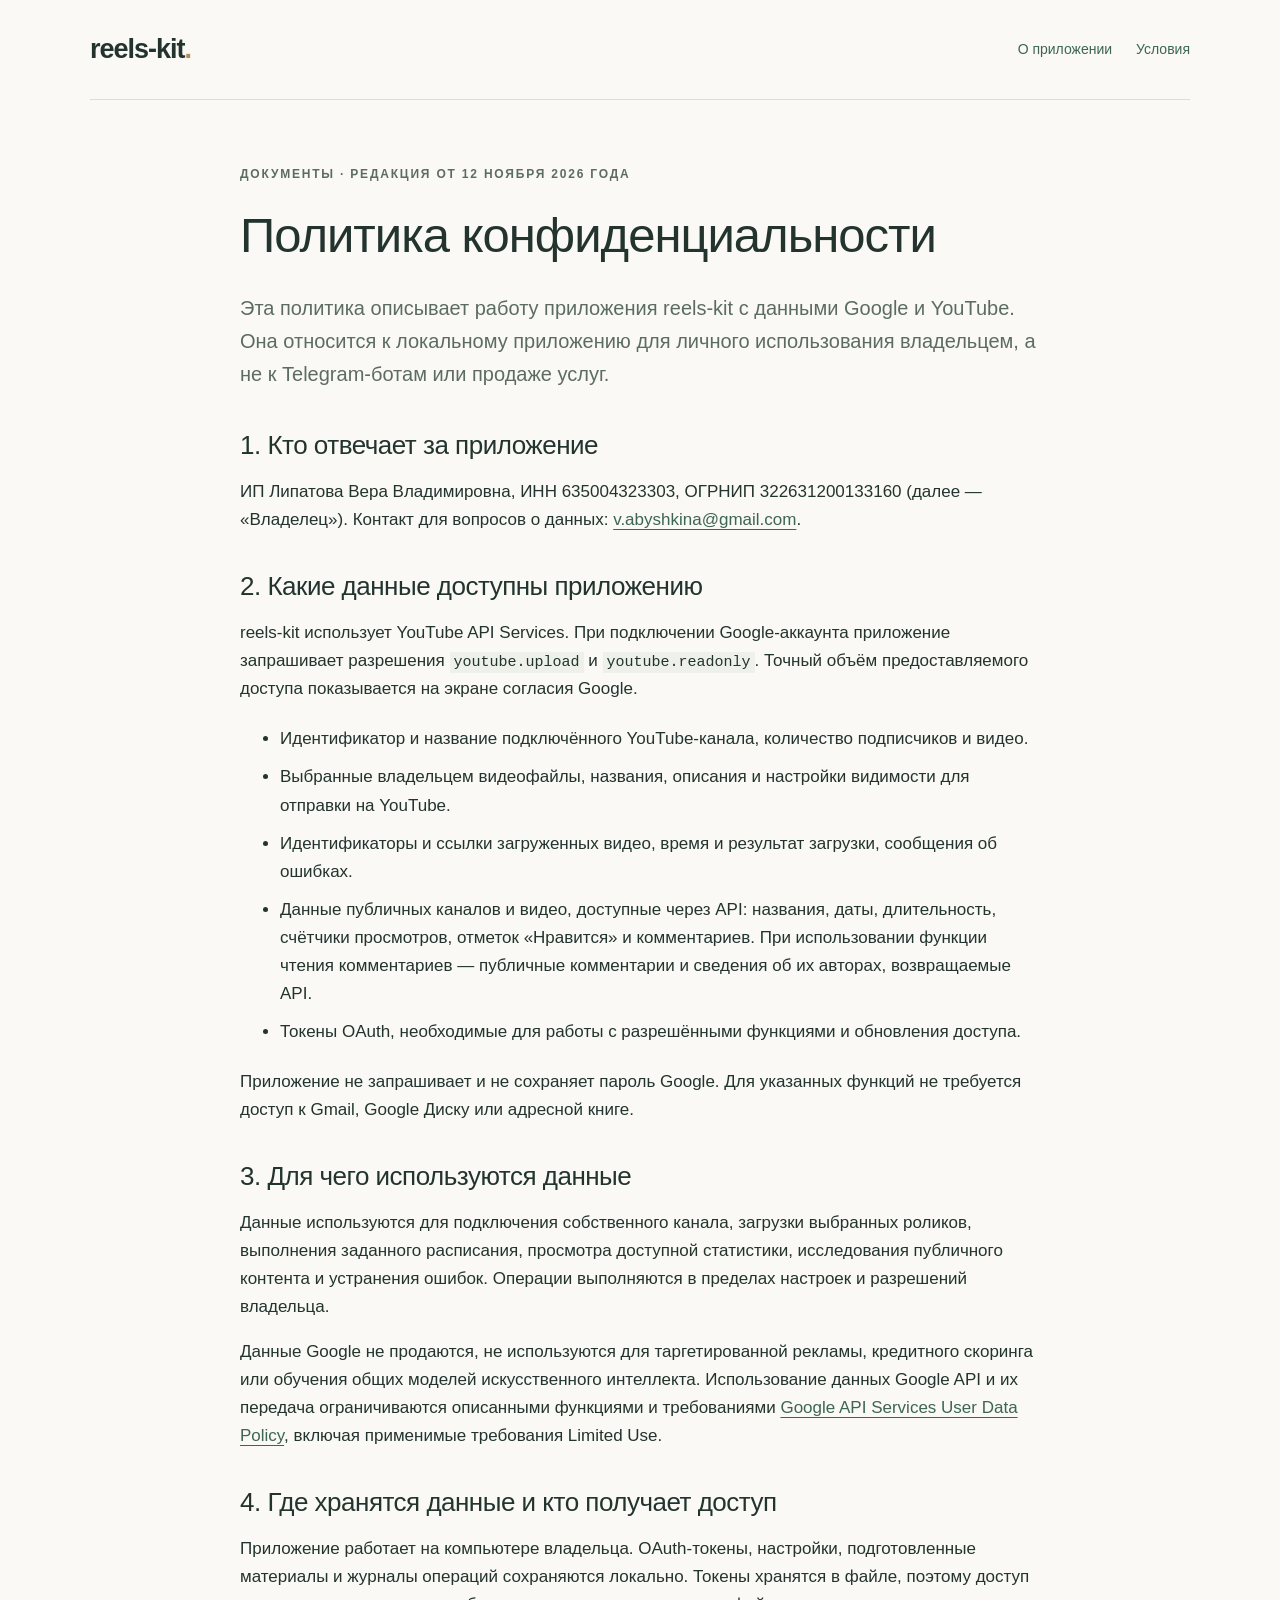
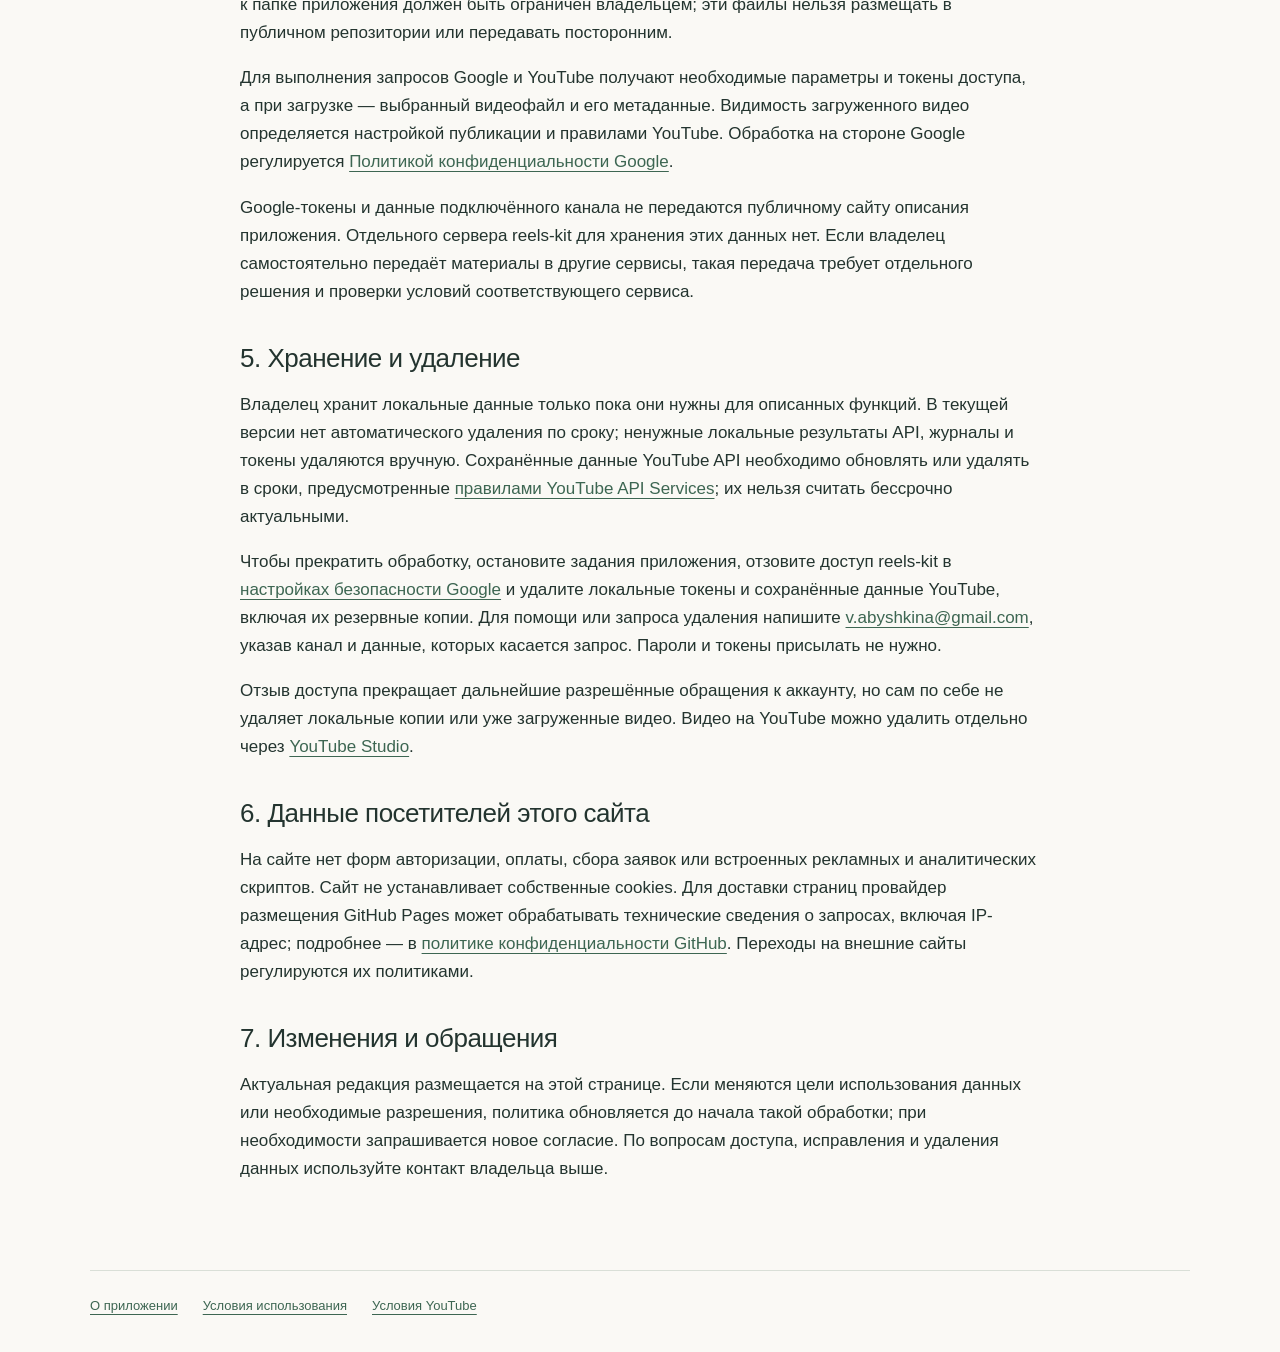
==== privacy.html @ de72455e "Add files via upload" ====
<!doctype html>
<html lang="ru">
<head><meta charset="utf-8"><meta name="viewport" content="width=device-width, initial-scale=1"><title>Политика конфиденциальности — reels-kit</title><link rel="stylesheet" href="styles.css"></head>
<body>
  <header class="header"><a class="brand" href="index.html">reels-kit<span class="dot">.</span></a><nav aria-label="Основная навигация"><a href="index.html">О приложении</a><a href="terms.html">Условия</a></nav></header>
  <main class="document">
    <p class="eyebrow">Документы · редакция от 12 ноября 2026 года</p>
    <h1>Политика конфиденциальности</h1>
    <p class="lead">Эта политика описывает работу приложения reels-kit с данными Google и YouTube. Она относится к локальному приложению для личного использования владельцем, а не к Telegram-ботам или продаже услуг.</p>
    <h2>1. Кто отвечает за приложение</h2>
    <p>ИП Липатова Вера Владимировна, ИНН 635004323303, ОГРНИП 322631200133160 (далее — «Владелец»). Контакт для вопросов о данных: <a href="mailto:v.abyshkina@gmail.com">v.abyshkina@gmail.com</a>.</p>
    <h2>2. Какие данные доступны приложению</h2>
    <p>reels-kit использует YouTube API Services. При подключении Google-аккаунта приложение запрашивает разрешения <code>youtube.upload</code> и <code>youtube.readonly</code>. Точный объём предоставляемого доступа показывается на экране согласия Google.</p>
    <ul><li>Идентификатор и название подключённого YouTube-канала, количество подписчиков и видео.</li><li>Выбранные владельцем видеофайлы, названия, описания и настройки видимости для отправки на YouTube.</li><li>Идентификаторы и ссылки загруженных видео, время и результат загрузки, сообщения об ошибках.</li><li>Данные публичных каналов и видео, доступные через API: названия, даты, длительность, счётчики просмотров, отметок «Нравится» и комментариев. При использовании функции чтения комментариев — публичные комментарии и сведения об их авторах, возвращаемые API.</li><li>Токены OAuth, необходимые для работы с разрешёнными функциями и обновления доступа.</li></ul>
    <p>Приложение не запрашивает и не сохраняет пароль Google. Для указанных функций не требуется доступ к Gmail, Google Диску или адресной книге.</p>
    <h2>3. Для чего используются данные</h2>
    <p>Данные используются для подключения собственного канала, загрузки выбранных роликов, выполнения заданного расписания, просмотра доступной статистики, исследования публичного контента и устранения ошибок. Операции выполняются в пределах настроек и разрешений владельца.</p>
    <p>Данные Google не продаются, не используются для таргетированной рекламы, кредитного скоринга или обучения общих моделей искусственного интеллекта. Использование данных Google API и их передача ограничиваются описанными функциями и требованиями <a href="https://developers.google.com/terms/api-services-user-data-policy">Google API Services User Data Policy</a>, включая применимые требования Limited Use.</p>
    <h2>4. Где хранятся данные и кто получает доступ</h2>
    <p>Приложение работает на компьютере владельца. OAuth-токены, настройки, подготовленные материалы и журналы операций сохраняются локально. Токены хранятся в файле, поэтому доступ к папке приложения должен быть ограничен владельцем; эти файлы нельзя размещать в публичном репозитории или передавать посторонним.</p>
    <p>Для выполнения запросов Google и YouTube получают необходимые параметры и токены доступа, а при загрузке — выбранный видеофайл и его метаданные. Видимость загруженного видео определяется настройкой публикации и правилами YouTube. Обработка на стороне Google регулируется <a href="https://policies.google.com/privacy">Политикой конфиденциальности Google</a>.</p>
    <p>Google-токены и данные подключённого канала не передаются публичному сайту описания приложения. Отдельного сервера reels-kit для хранения этих данных нет. Если владелец самостоятельно передаёт материалы в другие сервисы, такая передача требует отдельного решения и проверки условий соответствующего сервиса.</p>
    <h2>5. Хранение и удаление</h2>
    <p>Владелец хранит локальные данные только пока они нужны для описанных функций. В текущей версии нет автоматического удаления по сроку; ненужные локальные результаты API, журналы и токены удаляются вручную. Сохранённые данные YouTube API необходимо обновлять или удалять в сроки, предусмотренные <a href="https://developers.google.com/youtube/terms/developer-policies">правилами YouTube API Services</a>; их нельзя считать бессрочно актуальными.</p>
    <p>Чтобы прекратить обработку, остановите задания приложения, отзовите доступ reels-kit в <a href="https://security.google.com/settings/security/permissions">настройках безопасности Google</a> и удалите локальные токены и сохранённые данные YouTube, включая их резервные копии. Для помощи или запроса удаления напишите <a href="mailto:v.abyshkina@gmail.com?subject=reels-kit%3A%20удаление%20данных">v.abyshkina@gmail.com</a>, указав канал и данные, которых касается запрос. Пароли и токены присылать не нужно.</p>
    <p>Отзыв доступа прекращает дальнейшие разрешённые обращения к аккаунту, но сам по себе не удаляет локальные копии или уже загруженные видео. Видео на YouTube можно удалить отдельно через <a href="https://studio.youtube.com/">YouTube Studio</a>.</p>
    <h2>6. Данные посетителей этого сайта</h2>
    <p>На сайте нет форм авторизации, оплаты, сбора заявок или встроенных рекламных и аналитических скриптов. Сайт не устанавливает собственные cookies. Для доставки страниц провайдер размещения GitHub Pages может обрабатывать технические сведения о запросах, включая IP-адрес; подробнее — в <a href="https://docs.github.com/en/site-policy/privacy-policies/github-general-privacy-statement">политике конфиденциальности GitHub</a>. Переходы на внешние сайты регулируются их политиками.</p>
    <h2>7. Изменения и обращения</h2>
    <p>Актуальная редакция размещается на этой странице. Если меняются цели использования данных или необходимые разрешения, политика обновляется до начала такой обработки; при необходимости запрашивается новое согласие. По вопросам доступа, исправления и удаления данных используйте контакт владельца выше.</p>
  </main>
  <footer><a href="index.html">О приложении</a><a href="terms.html">Условия использования</a><a href="https://www.youtube.com/t/terms">Условия YouTube</a></footer>
</body></html>
---- styles.css ----
:root{color-scheme:light;--ink:#23342f;--muted:#5c6c64;--paper:#faf9f5;--accent:#3d6652;--line:#d9dfd7}*{box-sizing:border-box}body{margin:0;background:var(--paper);color:var(--ink);font-family:Arial,Helvetica,sans-serif;font-size:17px;line-height:1.65}a{color:var(--accent);text-underline-offset:4px}a:hover{color:#172d22}a:focus-visible{outline:3px solid #a66f2d;outline-offset:5px}.header,main,footer{width:min(1100px,calc(100% - 64px));margin:auto}.header{display:flex;justify-content:space-between;gap:28px;align-items:center;padding:27px 0;border-bottom:1px solid var(--line)}.brand{font-size:27px;letter-spacing:-1px;text-decoration:none;font-weight:700;color:var(--ink)}.dot{color:#ba8855}nav{display:flex;gap:24px;font-size:14px}nav a{text-decoration:none}.hero{padding:90px 0 76px;max-width:870px}.eyebrow{text-transform:uppercase;font-size:12px;font-weight:700;letter-spacing:1.8px;color:var(--muted);margin:0 0 23px}h1,h2,h3{line-height:1.15;letter-spacing:-1px;margin:0;font-weight:500}h1{font-size:clamp(38px,5.8vw,66px)}h1 span{color:var(--accent)}.intro{max-width:725px;font-size:21px;line-height:1.65;margin:30px 0}.button{display:inline-flex;gap:40px;background:var(--accent);color:white;padding:13px 23px;text-decoration:none;border-radius:4px}.button:hover{background:#294936;color:white}.note{font-size:14px;color:var(--muted);max-width:660px}.hero .note{margin-top:23px}.split{border-top:1px solid var(--line);padding:64px 0;display:grid;grid-template-columns:1fr 1.15fr;gap:75px}h2{font-size:34px}.steps{margin:0;padding-left:27px}.steps li{padding:0 0 26px 12px}.steps li::marker{color:#8c6d4d;font-size:13px}h3{font-size:23px;letter-spacing:-.4px}.steps p{margin:12px 0 0;color:var(--muted)}.control{background:#edf1e9;padding:45px 48px;border-radius:6px}.control p:not(.eyebrow){max-width:800px}.links{display:flex;gap:25px;flex-wrap:wrap;margin-top:24px}.contact{padding:65px 0;display:grid;grid-template-columns:1fr 1.15fr;gap:75px}.contact p{margin:0 0 17px}.contact .eyebrow{margin-bottom:22px}footer{border-top:1px solid var(--line);padding:24px 0 36px;display:flex;flex-wrap:wrap;gap:14px 25px;color:var(--muted);font-size:13px}.document{max-width:800px;padding:65px 0 70px}.document h1{font-size:clamp(34px,5vw,49px);overflow-wrap:anywhere}.document .lead{font-size:20px;color:var(--muted);margin:28px 0 40px}.document h2{font-size:26px;letter-spacing:-.5px;margin-top:38px}.document li{padding:5px 0}.document code{font-size:15px;background:#edf1e9;padding:2px 4px;overflow-wrap:anywhere}.document p,.document li{overflow-wrap:anywhere}@media(max-width:650px){.header,main,footer{width:calc(100% - 36px)}.header{align-items:flex-start;flex-direction:column;gap:12px;padding:20px 0}nav{gap:18px;flex-wrap:wrap}.hero{padding:50px 0}.intro{font-size:19px}.split,.contact{grid-template-columns:1fr;gap:30px;padding:42px 0}.control{padding:30px 23px}h2{font-size:29px}.document{padding:42px 0}.document .lead{font-size:18px}.document h2{font-size:24px}.links{gap:15px}footer{flex-direction:column;gap:12px}}
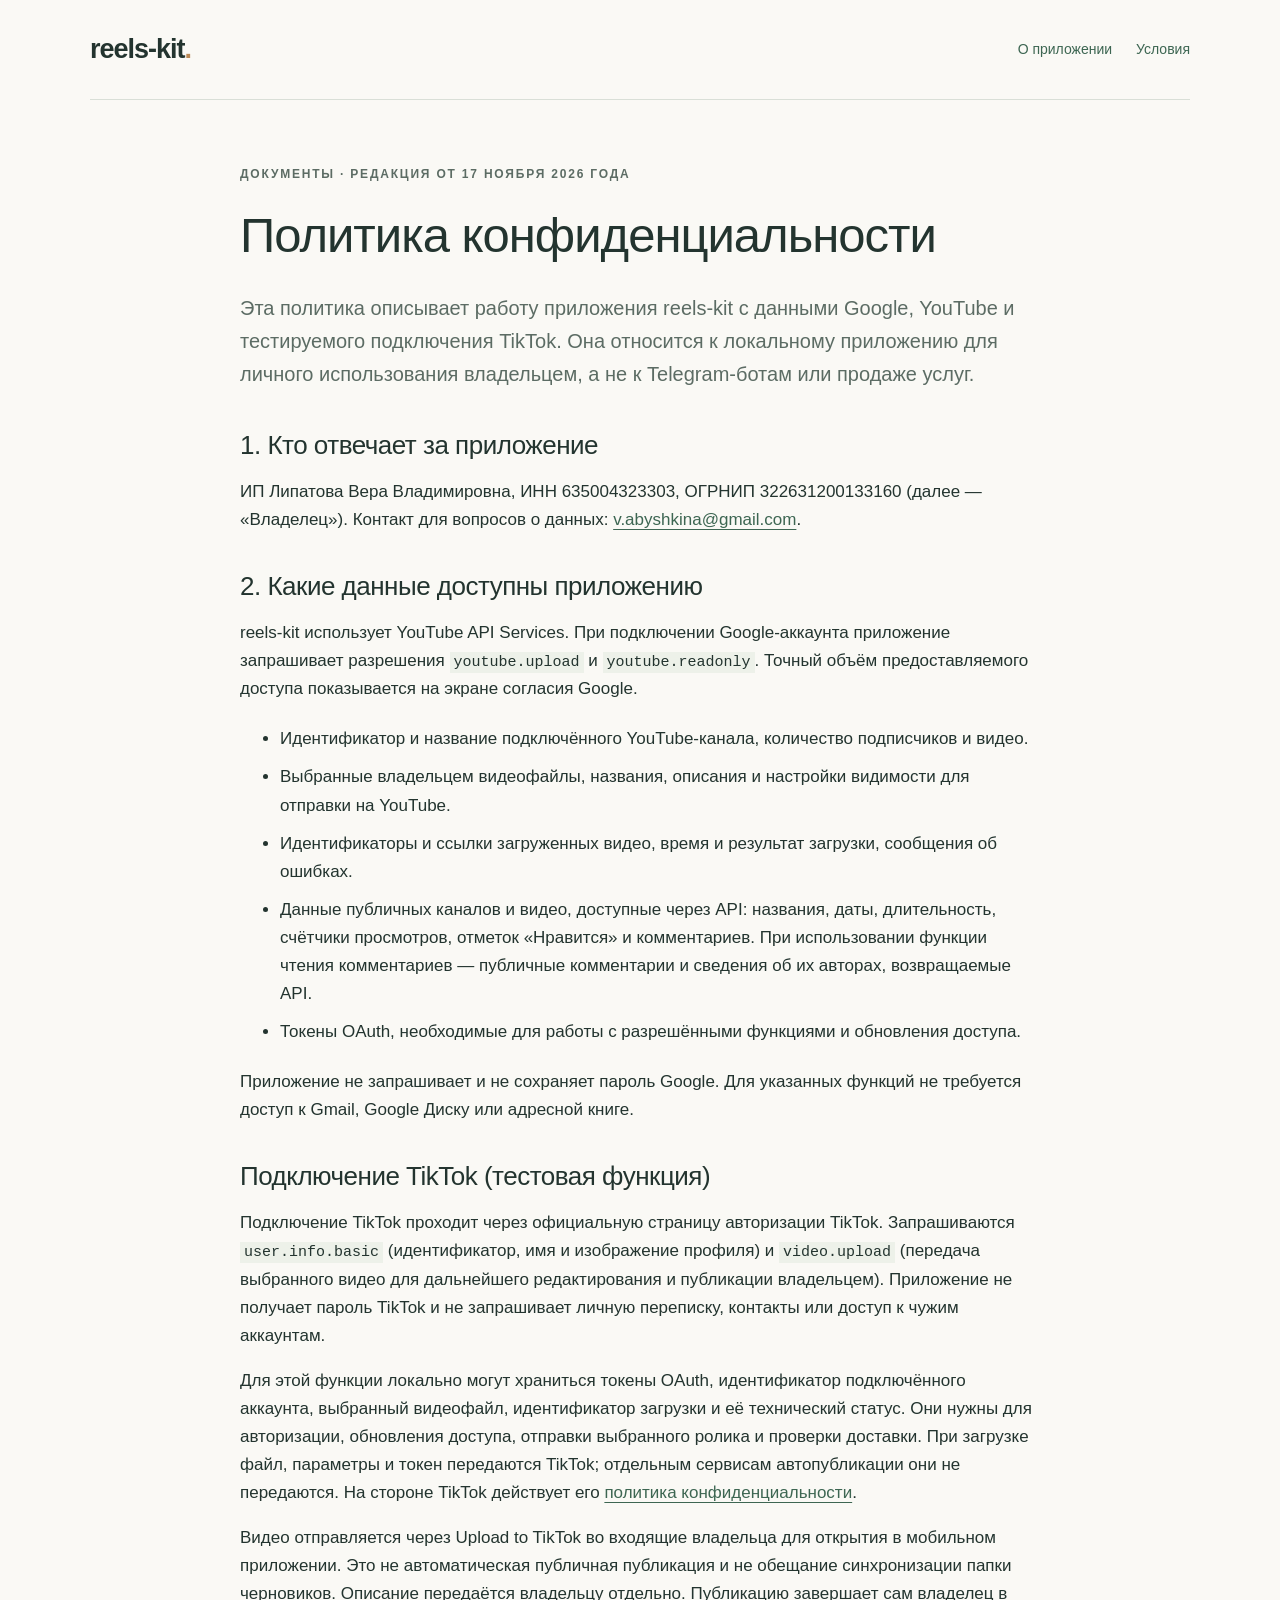
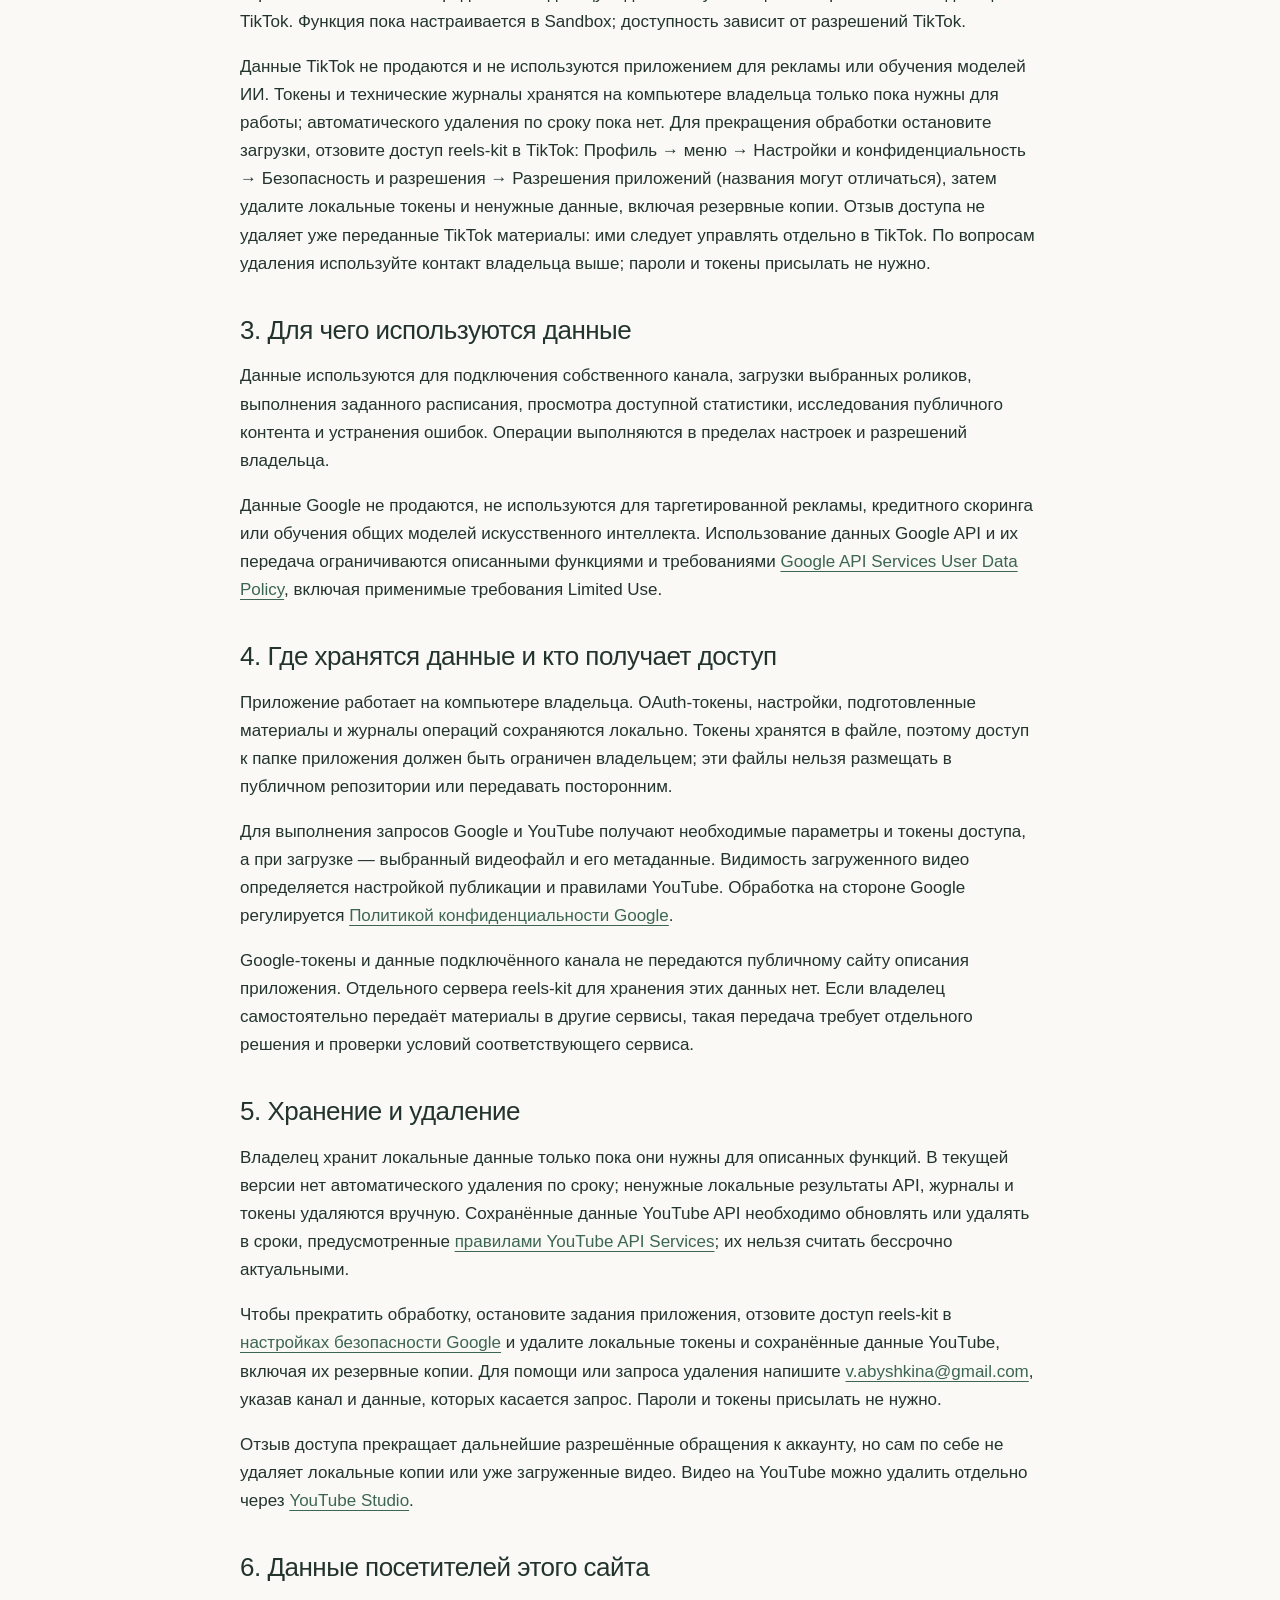
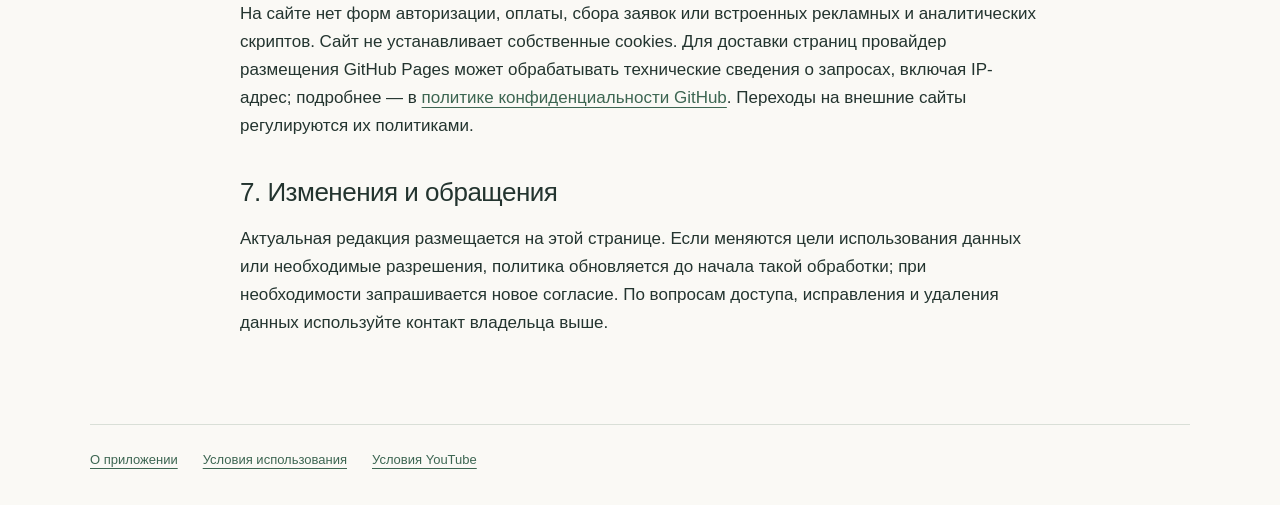
==== commit 916efdca: "Describe TikTok sandbox upload and privacy handling" ====
--- a/privacy.html
+++ b/privacy.html
@@ -1,33 +1,38 @@
-<!doctype html>
-<html lang="ru">
-<head><meta charset="utf-8"><meta name="viewport" content="width=device-width, initial-scale=1"><title>Политика конфиденциальности — reels-kit</title><link rel="stylesheet" href="styles.css"></head>
-<body>
-  <header class="header"><a class="brand" href="index.html">reels-kit<span class="dot">.</span></a><nav aria-label="Основная навигация"><a href="index.html">О приложении</a><a href="terms.html">Условия</a></nav></header>
-  <main class="document">
-    <p class="eyebrow">Документы · редакция от 12 ноября 2026 года</p>
-    <h1>Политика конфиденциальности</h1>
-    <p class="lead">Эта политика описывает работу приложения reels-kit с данными Google и YouTube. Она относится к локальному приложению для личного использования владельцем, а не к Telegram-ботам или продаже услуг.</p>
-    <h2>1. Кто отвечает за приложение</h2>
-    <p>ИП Липатова Вера Владимировна, ИНН 635004323303, ОГРНИП 322631200133160 (далее — «Владелец»). Контакт для вопросов о данных: <a href="mailto:v.abyshkina@gmail.com">v.abyshkina@gmail.com</a>.</p>
-    <h2>2. Какие данные доступны приложению</h2>
-    <p>reels-kit использует YouTube API Services. При подключении Google-аккаунта приложение запрашивает разрешения <code>youtube.upload</code> и <code>youtube.readonly</code>. Точный объём предоставляемого доступа показывается на экране согласия Google.</p>
-    <ul><li>Идентификатор и название подключённого YouTube-канала, количество подписчиков и видео.</li><li>Выбранные владельцем видеофайлы, названия, описания и настройки видимости для отправки на YouTube.</li><li>Идентификаторы и ссылки загруженных видео, время и результат загрузки, сообщения об ошибках.</li><li>Данные публичных каналов и видео, доступные через API: названия, даты, длительность, счётчики просмотров, отметок «Нравится» и комментариев. При использовании функции чтения комментариев — публичные комментарии и сведения об их авторах, возвращаемые API.</li><li>Токены OAuth, необходимые для работы с разрешёнными функциями и обновления доступа.</li></ul>
-    <p>Приложение не запрашивает и не сохраняет пароль Google. Для указанных функций не требуется доступ к Gmail, Google Диску или адресной книге.</p>
-    <h2>3. Для чего используются данные</h2>
-    <p>Данные используются для подключения собственного канала, загрузки выбранных роликов, выполнения заданного расписания, просмотра доступной статистики, исследования публичного контента и устранения ошибок. Операции выполняются в пределах настроек и разрешений владельца.</p>
-    <p>Данные Google не продаются, не используются для таргетированной рекламы, кредитного скоринга или обучения общих моделей искусственного интеллекта. Использование данных Google API и их передача ограничиваются описанными функциями и требованиями <a href="https://developers.google.com/terms/api-services-user-data-policy">Google API Services User Data Policy</a>, включая применимые требования Limited Use.</p>
-    <h2>4. Где хранятся данные и кто получает доступ</h2>
-    <p>Приложение работает на компьютере владельца. OAuth-токены, настройки, подготовленные материалы и журналы операций сохраняются локально. Токены хранятся в файле, поэтому доступ к папке приложения должен быть ограничен владельцем; эти файлы нельзя размещать в публичном репозитории или передавать посторонним.</p>
-    <p>Для выполнения запросов Google и YouTube получают необходимые параметры и токены доступа, а при загрузке — выбранный видеофайл и его метаданные. Видимость загруженного видео определяется настройкой публикации и правилами YouTube. Обработка на стороне Google регулируется <a href="https://policies.google.com/privacy">Политикой конфиденциальности Google</a>.</p>
-    <p>Google-токены и данные подключённого канала не передаются публичному сайту описания приложения. Отдельного сервера reels-kit для хранения этих данных нет. Если владелец самостоятельно передаёт материалы в другие сервисы, такая передача требует отдельного решения и проверки условий соответствующего сервиса.</p>
-    <h2>5. Хранение и удаление</h2>
-    <p>Владелец хранит локальные данные только пока они нужны для описанных функций. В текущей версии нет автоматического удаления по сроку; ненужные локальные результаты API, журналы и токены удаляются вручную. Сохранённые данные YouTube API необходимо обновлять или удалять в сроки, предусмотренные <a href="https://developers.google.com/youtube/terms/developer-policies">правилами YouTube API Services</a>; их нельзя считать бессрочно актуальными.</p>
-    <p>Чтобы прекратить обработку, остановите задания приложения, отзовите доступ reels-kit в <a href="https://security.google.com/settings/security/permissions">настройках безопасности Google</a> и удалите локальные токены и сохранённые данные YouTube, включая их резервные копии. Для помощи или запроса удаления напишите <a href="mailto:v.abyshkina@gmail.com?subject=reels-kit%3A%20удаление%20данных">v.abyshkina@gmail.com</a>, указав канал и данные, которых касается запрос. Пароли и токены присылать не нужно.</p>
-    <p>Отзыв доступа прекращает дальнейшие разрешённые обращения к аккаунту, но сам по себе не удаляет локальные копии или уже загруженные видео. Видео на YouTube можно удалить отдельно через <a href="https://studio.youtube.com/">YouTube Studio</a>.</p>
-    <h2>6. Данные посетителей этого сайта</h2>
-    <p>На сайте нет форм авторизации, оплаты, сбора заявок или встроенных рекламных и аналитических скриптов. Сайт не устанавливает собственные cookies. Для доставки страниц провайдер размещения GitHub Pages может обрабатывать технические сведения о запросах, включая IP-адрес; подробнее — в <a href="https://docs.github.com/en/site-policy/privacy-policies/github-general-privacy-statement">политике конфиденциальности GitHub</a>. Переходы на внешние сайты регулируются их политиками.</p>
-    <h2>7. Изменения и обращения</h2>
-    <p>Актуальная редакция размещается на этой странице. Если меняются цели использования данных или необходимые разрешения, политика обновляется до начала такой обработки; при необходимости запрашивается новое согласие. По вопросам доступа, исправления и удаления данных используйте контакт владельца выше.</p>
-  </main>
-  <footer><a href="index.html">О приложении</a><a href="terms.html">Условия использования</a><a href="https://www.youtube.com/t/terms">Условия YouTube</a></footer>
-</body></html>
+<!doctype html>
+<html lang="ru">
+<head><meta charset="utf-8"><meta name="viewport" content="width=device-width, initial-scale=1"><title>Политика конфиденциальности — reels-kit</title><link rel="stylesheet" href="styles.css"></head>
+<body>
+  <header class="header"><a class="brand" href="index.html">reels-kit<span class="dot">.</span></a><nav aria-label="Основная навигация"><a href="index.html">О приложении</a><a href="terms.html">Условия</a></nav></header>
+  <main class="document">
+    <p class="eyebrow">Документы · редакция от 17 ноября 2026 года</p>
+    <h1>Политика конфиденциальности</h1>
+    <p class="lead">Эта политика описывает работу приложения reels-kit с данными Google, YouTube и тестируемого подключения TikTok. Она относится к локальному приложению для личного использования владельцем, а не к Telegram-ботам или продаже услуг.</p>
+    <h2>1. Кто отвечает за приложение</h2>
+    <p>ИП Липатова Вера Владимировна, ИНН 635004323303, ОГРНИП 322631200133160 (далее — «Владелец»). Контакт для вопросов о данных: <a href="mailto:v.abyshkina@gmail.com">v.abyshkina@gmail.com</a>.</p>
+    <h2>2. Какие данные доступны приложению</h2>
+    <p>reels-kit использует YouTube API Services. При подключении Google-аккаунта приложение запрашивает разрешения <code>youtube.upload</code> и <code>youtube.readonly</code>. Точный объём предоставляемого доступа показывается на экране согласия Google.</p>
+    <ul><li>Идентификатор и название подключённого YouTube-канала, количество подписчиков и видео.</li><li>Выбранные владельцем видеофайлы, названия, описания и настройки видимости для отправки на YouTube.</li><li>Идентификаторы и ссылки загруженных видео, время и результат загрузки, сообщения об ошибках.</li><li>Данные публичных каналов и видео, доступные через API: названия, даты, длительность, счётчики просмотров, отметок «Нравится» и комментариев. При использовании функции чтения комментариев — публичные комментарии и сведения об их авторах, возвращаемые API.</li><li>Токены OAuth, необходимые для работы с разрешёнными функциями и обновления доступа.</li></ul>
+    <p>Приложение не запрашивает и не сохраняет пароль Google. Для указанных функций не требуется доступ к Gmail, Google Диску или адресной книге.</p>
+    <h2>Подключение TikTok (тестовая функция)</h2>
+    <p>Подключение TikTok проходит через официальную страницу авторизации TikTok. Запрашиваются <code>user.info.basic</code> (идентификатор, имя и изображение профиля) и <code>video.upload</code> (передача выбранного видео для дальнейшего редактирования и публикации владельцем). Приложение не получает пароль TikTok и не запрашивает личную переписку, контакты или доступ к чужим аккаунтам.</p>
+    <p>Для этой функции локально могут храниться токены OAuth, идентификатор подключённого аккаунта, выбранный видеофайл, идентификатор загрузки и её технический статус. Они нужны для авторизации, обновления доступа, отправки выбранного ролика и проверки доставки. При загрузке файл, параметры и токен передаются TikTok; отдельным сервисам автопубликации они не передаются. На стороне TikTok действует его <a href="https://www.tiktok.com/legal/page/row/privacy-policy/en">политика конфиденциальности</a>.</p>
+    <p>Видео отправляется через Upload to TikTok во входящие владельца для открытия в мобильном приложении. Это не автоматическая публичная публикация и не обещание синхронизации папки черновиков. Описание передаётся владельцу отдельно. Публикацию завершает сам владелец в TikTok. Функция пока настраивается в Sandbox; доступность зависит от разрешений TikTok.</p>
+    <p>Данные TikTok не продаются и не используются приложением для рекламы или обучения моделей ИИ. Токены и технические журналы хранятся на компьютере владельца только пока нужны для работы; автоматического удаления по сроку пока нет. Для прекращения обработки остановите загрузки, отзовите доступ reels-kit в TikTok: Профиль → меню → Настройки и конфиденциальность → Безопасность и разрешения → Разрешения приложений (названия могут отличаться), затем удалите локальные токены и ненужные данные, включая резервные копии. Отзыв доступа не удаляет уже переданные TikTok материалы: ими следует управлять отдельно в TikTok. По вопросам удаления используйте контакт владельца выше; пароли и токены присылать не нужно.</p>
+    <h2>3. Для чего используются данные</h2>
+    <p>Данные используются для подключения собственного канала, загрузки выбранных роликов, выполнения заданного расписания, просмотра доступной статистики, исследования публичного контента и устранения ошибок. Операции выполняются в пределах настроек и разрешений владельца.</p>
+    <p>Данные Google не продаются, не используются для таргетированной рекламы, кредитного скоринга или обучения общих моделей искусственного интеллекта. Использование данных Google API и их передача ограничиваются описанными функциями и требованиями <a href="https://developers.google.com/terms/api-services-user-data-policy">Google API Services User Data Policy</a>, включая применимые требования Limited Use.</p>
+    <h2>4. Где хранятся данные и кто получает доступ</h2>
+    <p>Приложение работает на компьютере владельца. OAuth-токены, настройки, подготовленные материалы и журналы операций сохраняются локально. Токены хранятся в файле, поэтому доступ к папке приложения должен быть ограничен владельцем; эти файлы нельзя размещать в публичном репозитории или передавать посторонним.</p>
+    <p>Для выполнения запросов Google и YouTube получают необходимые параметры и токены доступа, а при загрузке — выбранный видеофайл и его метаданные. Видимость загруженного видео определяется настройкой публикации и правилами YouTube. Обработка на стороне Google регулируется <a href="https://policies.google.com/privacy">Политикой конфиденциальности Google</a>.</p>
+    <p>Google-токены и данные подключённого канала не передаются публичному сайту описания приложения. Отдельного сервера reels-kit для хранения этих данных нет. Если владелец самостоятельно передаёт материалы в другие сервисы, такая передача требует отдельного решения и проверки условий соответствующего сервиса.</p>
+    <h2>5. Хранение и удаление</h2>
+    <p>Владелец хранит локальные данные только пока они нужны для описанных функций. В текущей версии нет автоматического удаления по сроку; ненужные локальные результаты API, журналы и токены удаляются вручную. Сохранённые данные YouTube API необходимо обновлять или удалять в сроки, предусмотренные <a href="https://developers.google.com/youtube/terms/developer-policies">правилами YouTube API Services</a>; их нельзя считать бессрочно актуальными.</p>
+    <p>Чтобы прекратить обработку, остановите задания приложения, отзовите доступ reels-kit в <a href="https://security.google.com/settings/security/permissions">настройках безопасности Google</a> и удалите локальные токены и сохранённые данные YouTube, включая их резервные копии. Для помощи или запроса удаления напишите <a href="mailto:v.abyshkina@gmail.com?subject=reels-kit%3A%20удаление%20данных">v.abyshkina@gmail.com</a>, указав канал и данные, которых касается запрос. Пароли и токены присылать не нужно.</p>
+    <p>Отзыв доступа прекращает дальнейшие разрешённые обращения к аккаунту, но сам по себе не удаляет локальные копии или уже загруженные видео. Видео на YouTube можно удалить отдельно через <a href="https://studio.youtube.com/">YouTube Studio</a>.</p>
+    <h2>6. Данные посетителей этого сайта</h2>
+    <p>На сайте нет форм авторизации, оплаты, сбора заявок или встроенных рекламных и аналитических скриптов. Сайт не устанавливает собственные cookies. Для доставки страниц провайдер размещения GitHub Pages может обрабатывать технические сведения о запросах, включая IP-адрес; подробнее — в <a href="https://docs.github.com/en/site-policy/privacy-policies/github-general-privacy-statement">политике конфиденциальности GitHub</a>. Переходы на внешние сайты регулируются их политиками.</p>
+    <h2>7. Изменения и обращения</h2>
+    <p>Актуальная редакция размещается на этой странице. Если меняются цели использования данных или необходимые разрешения, политика обновляется до начала такой обработки; при необходимости запрашивается новое согласие. По вопросам доступа, исправления и удаления данных используйте контакт владельца выше.</p>
+  </main>
+  <footer><a href="index.html">О приложении</a><a href="terms.html">Условия использования</a><a href="https://www.youtube.com/t/terms">Условия YouTube</a></footer>
+</body></html>
